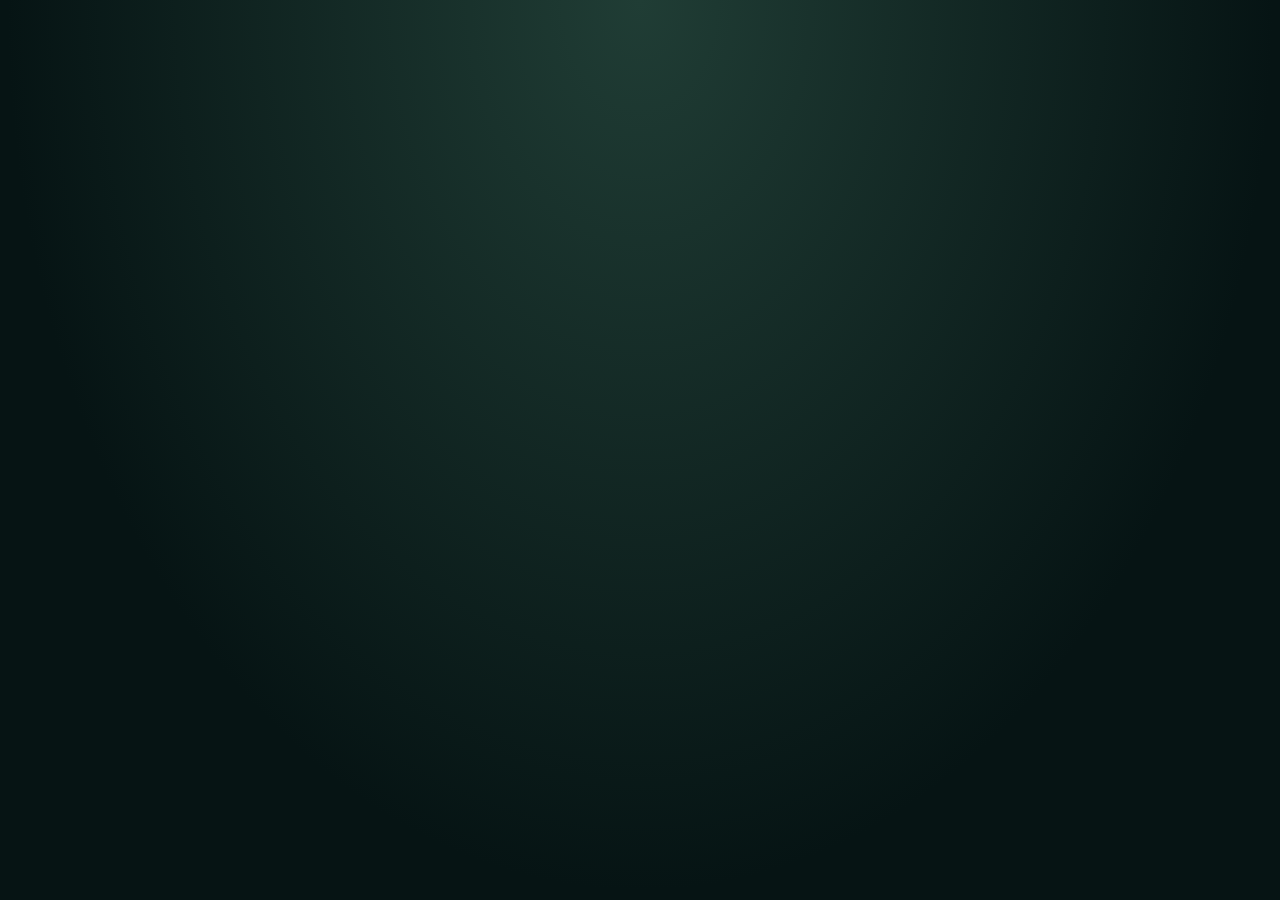
==== demo/index.html @ 778fa70f "feat: build mobile demo interface" ====
<!doctype html>
<html lang="zh-CN"><head><meta charset="UTF-8"><meta name="viewport" content="width=device-width,initial-scale=1,viewport-fit=cover"><meta name="theme-color" content="#071c1c"><title>夜雨竹林 · 七派江湖</title><link rel="stylesheet" href="style.css"></head><body><main id="app"></main><script type="module" src="main.mjs"></script></body></html>
---- demo/style.css ----
:root{color-scheme:dark;--ink:#071817;--panel:#0c2524;--jade:#92d0b5;--gold:#d6b779;--paper:#e9e2cf;--muted:#93aaa0;--line:#345046}*{box-sizing:border-box}body{margin:0;background:#061414;color:var(--paper);font-family:"Songti SC","Noto Serif CJK SC","STSong",serif;background-image:radial-gradient(ellipse at 50% 0,#203d35 0,transparent 70%);min-height:100vh}button,a{-webkit-tap-highlight-color:transparent}button{font:inherit;cursor:pointer;color:inherit;border:1px solid var(--line);background:#102c29;min-height:44px;transition:border-color .15s,background .15s,transform .15s}button:hover:not(:disabled){border-color:var(--gold);background:#183b34}button:focus-visible,a:focus-visible{outline:2px solid #f0d397;outline-offset:4px}button:active:not(:disabled){transform:translateY(1px)}button:disabled{cursor:default;opacity:.4}button svg{width:20px;height:20px;fill:none;stroke:currentColor;stroke-width:1.6}.game{max-width:1100px;margin:auto;padding:0 30px}.topbar{height:78px;display:flex;align-items:center;justify-content:space-between;gap:16px;border-bottom:1px solid #395248}.brand{text-decoration:none;color:var(--paper);font-size:24px;letter-spacing:4px;white-space:nowrap}.brand span{color:var(--gold)}.chapter{display:flex;align-items:center;gap:18px;font-size:13px;letter-spacing:2px;color:var(--gold)}.chapter small{color:var(--muted);font-size:12px;letter-spacing:0}.topbar nav{display:flex;gap:7px;align-items:center}.icon-button{width:44px;display:grid;place-items:center;background:transparent;border-color:#355046}.icon-button.off{opacity:.55}.exit-button{padding:0 14px;font-size:12px;background:transparent}.journey{height:25px;display:flex;align-items:center;justify-content:center;gap:7px}.journey i{width:29px;height:2px;background:#30463e}.journey i.active{background:var(--gold);box-shadow:0 0 9px #d6b77966}.journey i.done{background:#88ac95}.theatre{position:relative;border:1px solid #395247;background:#0b2423;isolation:isolate;overflow:hidden;aspect-ratio:1000/440}.theatre canvas{display:block;width:100%;height:100%;object-fit:cover}.scene-vignette{pointer-events:none;position:absolute;inset:0;background:linear-gradient(0deg,#06181799,transparent 55%),linear-gradient(90deg,#03151366,transparent 55%);z-index:1}.scene-caption{position:absolute;inset:20px 22px auto;display:flex;justify-content:space-between;color:#d6dcc8;font-size:11px;letter-spacing:3px;z-index:2;pointer-events:none}.scene-caption span:last-child{font-size:10px;color:#a3b1a3}.overlay{position:absolute;inset:0;z-index:3}.intro-overlay{background:linear-gradient(90deg,#041917bb,#051a1644);padding:49px 38px 25px;display:flex;flex-direction:column;align-items:center;justify-content:center}.eyebrow{font-size:10px;letter-spacing:4px;color:var(--gold)}h1{font-size:54px;font-weight:500;letter-spacing:12px;margin:13px 0 6px;text-shadow:0 3px 22px #001d17}.intro-copy{text-align:center}.subtitle{display:flex;align-items:center;justify-content:center;gap:15px;letter-spacing:10px;font-size:17px;color:var(--gold)}.subtitle i{width:40px;height:1px;background:#bba16a66}.intro-copy p{font-size:11px;line-height:1.9;color:#c2d0c1;margin:12px 0}.lineage-label{font-size:10px;color:#b9c4b4;letter-spacing:4px;margin:4px 0 12px}.lineages{display:grid;grid-template-columns:repeat(3,1fr);gap:12px;width:min(100%,780px)}.lineage{position:relative;text-align:left;padding:17px 17px 12px;display:grid;grid-template-columns:36px 1fr;gap:5px 10px;background:linear-gradient(140deg,#163c36f2,#0c2421ed);border:1px solid #5c7a63}.lineage:before{content:'';position:absolute;inset:4px;pointer-events:none;border:1px solid #79937620}.seal{border:1px solid currentColor;color:var(--jade);width:32px;height:36px;display:grid;place-items:center;font-size:22px;grid-row:span 2}.lineage-name{font-size:10px;letter-spacing:4px;color:var(--jade)}.lineage strong{font-size:21px;font-weight:500;letter-spacing:3px}.lineage-desc{grid-column:span 2;font-size:11px;line-height:1.8;color:#becbbd;margin-top:5px}.lineage-end{grid-column:span 2;border-top:1px solid #6a81633d;padding-top:8px;margin-top:3px;font-size:9px;color:#9bab96;display:flex;justify-content:space-between;gap:5px}.lineage-end b{font-size:9px;font-weight:400;color:var(--gold)}.violet .seal,.violet .lineage-name{color:#cfb5dd}.gold .seal,.gold .lineage-name{color:var(--gold)}.resume{margin-top:12px;min-height:36px;font-size:11px;letter-spacing:2px;background:transparent;border:0;color:var(--gold)}.battle-label{position:absolute;left:22px;top:47px;display:flex;gap:12px;align-items:center}.battle-label span{font-size:9px;letter-spacing:3px;color:#a4b8a5}.battle-label b{font-weight:400;font-size:12px;color:var(--gold)}.enemy-row{display:flex;gap:10px;margin:12px 0}.enemy-card{flex:1;min-width:0;padding:10px 13px;text-align:left;background:#0c2523;position:relative}.enemy-card.selected{border-color:#cbb579;background:linear-gradient(130deg,#233d30,#102a26)}.enemy-top{display:flex;align-items:center;justify-content:space-between;gap:8px}.enemy-top strong{font-size:15px;font-weight:500}.enemy-top>span{font-size:9px;color:var(--gold)}.health-track{height:3px;background:#34463a;display:block;margin:8px 0 5px}.health-track i{display:block;height:100%;background:#b08d6c}.enemy-vitals{font-size:10px;color:#afbeae;display:block}.intent{display:block;margin-top:6px;font-size:11px;color:#e1bba2}.player-strip{display:flex;position:relative;align-items:center;justify-content:space-between;margin:16px 0 10px;padding-bottom:11px}.hero-title{display:flex;gap:10px;align-items:center}.small-seal{border:1px solid #9caf8c;color:#c2cdb1;padding:5px 7px;font-size:20px}.hero-title strong{display:block;font-size:16px;font-weight:500;letter-spacing:3px}.hero-title div>span{font-size:10px;color:var(--muted)}.hero-vitals{text-align:right}.hero-vitals strong{font-family:Georgia,serif;font-size:25px;color:#dbe2c4}.hero-vitals small{font-size:13px;color:#95a88c}.hero-vitals>span{display:block;font-size:9px;color:#a6b69c;letter-spacing:1px}.hero-health{position:absolute;bottom:0;left:0;right:0;height:3px;background:#263c31}.hero-health i{display:block;background:linear-gradient(90deg,#527860,#b1c28d);height:100%}.dice-panel{padding:13px 18px 16px;background:linear-gradient(120deg,#15312a,#0c2522);border:1px solid #3e5545}.dice-heading{display:flex;justify-content:space-between;gap:10px;align-items:center;margin-bottom:12px}.dice-heading strong{font-size:13px;letter-spacing:3px;font-weight:500;color:#cfdbbe}.dice-heading>span{font-size:10px;color:#a1b19c}.dice-row{display:grid;grid-template-columns:repeat(5,1fr);gap:12px;max-width:650px;margin:auto}.die{border:1px solid #55705b;padding:6px 4px 8px;display:flex;flex-direction:column;align-items:center;gap:5px;background:#112c25;min-width:0;position:relative}.die.held{border-color:var(--gold);box-shadow:inset 0 0 20px #e8c37712}.die:disabled{opacity:.75}.die-index{font-size:9px;color:#aab89c;letter-spacing:1px}.held .die-index{color:#e2c68c}.die-face{display:grid;grid-template-columns:repeat(3,1fr);grid-template-rows:repeat(3,1fr);width:54px;height:54px;gap:4px;padding:10px;border-radius:7px;background:linear-gradient(140deg,#efead9,#c2c6ae);box-shadow:inset 0 1px 2px #fff9,0 3px 0 #6b7a63,0 5px 8px #0004;border:1px solid #f4eed5}.die-face.trigger{box-shadow:inset 0 1px 2px #fff9,0 3px 0 #738c63,0 0 17px #b5d98b44}.pip{background:#25473a;border-radius:50%;opacity:0}.pip.visible{opacity:1}.unrolled{grid-column:span 3;grid-row:span 3;align-self:center;font-family:Georgia,serif;color:#61755d;font-size:30px}.die-skill{font-size:11px;color:#d0d7bb;white-space:nowrap;margin-top:3px}.die-condition{font-size:9px;color:#9eae95;white-space:nowrap}.action-row{display:flex;align-items:center;gap:10px;margin-top:16px;border-top:1px solid #566a453d;padding-top:13px}.preview{margin-right:auto;display:flex;flex-direction:column;gap:3px}.preview>span{font-size:10px;color:var(--gold);letter-spacing:2px}.preview strong{font-size:14px;font-weight:400}.preview strong b{font-family:Georgia,serif;font-size:22px;color:var(--gold)}.preview small{font-size:9px;color:#98ab94}.primary{padding:0 26px;min-height:48px;color:#163027;font-size:17px;font-weight:600;letter-spacing:4px;background:linear-gradient(120deg,#deca92,#adbd91);border-color:#e0d19f;box-shadow:inset 0 0 0 3px #17302633}.primary:hover:not(:disabled){color:#efead4;background:#3d6249}.primary span{margin-left:13px;font-weight:400}.secondary{padding:0 18px;color:#c7d2b6;letter-spacing:2px;background:transparent}.secondary small{display:block;font-size:9px;color:#9aab8f;letter-spacing:0}.interlude{position:absolute;inset:0;display:flex;flex-direction:column;align-items:center;justify-content:center;text-align:center;background:linear-gradient(0deg,#031815b0,#061d1744);padding:30px}.interlude h1{font-size:42px;letter-spacing:8px}.interlude p{font-size:12px;color:#c6d0be;line-height:1.8;max-width:440px}.decision-panel{border:1px solid #405847;background:linear-gradient(130deg,#143027,#0b221e);padding:20px;margin-top:12px}.decision-top{display:flex;justify-content:space-between;color:#b9c7a5;font-size:11px;letter-spacing:2px;padding-bottom:14px;border-bottom:1px solid #405847;margin-bottom:17px}.reward-grid{display:grid;grid-template-columns:repeat(3,1fr);gap:14px}.reward-card{display:flex;flex-direction:column;text-align:left;padding:18px;background:#132e25;position:relative}.card-number{font-size:10px;color:var(--gold);letter-spacing:2px}.reward-card>strong{font-size:23px;font-weight:500;letter-spacing:3px;margin-top:12px}.reward-card p{font-size:12px;line-height:1.8;color:#b5c3aa;min-height:44px}.upgrade-comparison{display:flex;flex-direction:column;gap:8px;font-size:11px;color:#99ab90;border-top:1px solid #3d5541;padding-top:10px;margin-top:auto;line-height:1.7}.upgrade-comparison b{font-size:15px;color:var(--gold);font-weight:400}.upgrade-comparison em{font-style:normal;color:#d9dfbf}.choose-label{font-size:11px;letter-spacing:3px;color:var(--gold);margin-top:18px}.event-choices{display:grid;grid-template-columns:1fr 1fr;gap:18px;max-width:650px;margin:0 auto}.event-card{padding:20px;display:flex;flex-direction:column;align-items:center;gap:13px}.event-card strong{font-size:21px;letter-spacing:3px;font-weight:500}.event-card>span:last-child{font-size:12px;color:var(--muted)}.camp-copy{text-align:center;padding:10px}.camp-copy>span{color:var(--gold);font-size:14px;letter-spacing:4px}.camp-copy p{font-size:12px;color:var(--muted);margin:15px 0 25px}.result-stats{display:flex;justify-content:center;gap:70px;padding:15px}.result-stats div{display:flex;flex-direction:column;text-align:center;gap:8px}.result-stats strong{font-size:35px;font-family:Georgia,serif;font-weight:400;color:var(--gold)}.result-stats span{font-size:11px;color:#afbea1}.result-build{text-align:center;margin:20px 0;font-size:14px;color:#cfdbb9;letter-spacing:2px}.result-build p{font-size:10px;color:var(--muted);line-height:1.8}.result-actions{display:flex;justify-content:center;gap:12px}.message{font-size:11px;color:#dec799;text-align:center;line-height:1.6;min-height:27px;padding:7px 10px}.footer{display:flex;justify-content:space-between;color:#708a77;font-size:9px;letter-spacing:3px;padding:10px 0 20px}.reduced-motion *{transition:none!important;animation:none!important}
@media(min-width:1000px){.theatre:has(.intro-overlay){aspect-ratio:1000/590}.intro-overlay{gap:6px}.intro-copy h1{font-size:72px}.intro-copy p{font-size:13px;margin:18px 0}.lineages{margin-top:8px}.lineage{padding:22px 20px 16px}.lineage-desc{font-size:12px}.lineage-end{margin-top:10px}.theatre:not(:has(.intro-overlay)){aspect-ratio:1000/385}}
@media(max-width:650px){.game{padding:0 14px}.topbar{height:63px;gap:6px}.brand{font-size:19px;letter-spacing:2px}.chapter{font-size:10px;letter-spacing:1px;flex-direction:column;gap:3px}.chapter small{font-size:9px}.topbar nav{gap:3px}.icon-button{width:38px;min-height:44px;border:0}.exit-button{padding:0 5px;font-size:10px;border:0}.journey{height:20px;gap:5px}.journey i{width:23px}.theatre{aspect-ratio:1000/680}.scene-caption{inset:14px 12px auto;letter-spacing:2px;font-size:10px}.scene-caption span:last-child{font-size:8px;letter-spacing:1px}.theatre:has(.intro-overlay){aspect-ratio:auto;height:720px}.theatre:has(.intro-overlay) canvas{position:absolute;inset:0;object-fit:cover}.intro-overlay{padding:53px 17px 20px;justify-content:flex-start;background:linear-gradient(180deg,#04191755,#041917dd)}h1{font-size:45px;letter-spacing:8px}.eyebrow{font-size:9px;letter-spacing:3px}.intro-copy p{font-size:11px;margin:14px 0 22px}.subtitle{font-size:14px;letter-spacing:8px}.lineages{display:flex;flex-direction:column;gap:9px}.lineage{padding:12px 14px;grid-template-columns:33px 1fr;gap:3px 11px}.lineage strong{font-size:20px}.lineage-desc{font-size:10px;grid-column:2;margin-top:3px}.lineage-end{font-size:8px;padding-top:6px;margin-top:4px}.lineage-end b{font-size:8px}.seal{height:38px;grid-row:span 3}.lineage-label{margin-bottom:13px}.resume{margin-top:9px}.battle-label{left:13px;top:38px;gap:9px}.battle-label span{font-size:8px}.battle-label b{font-size:10px}.enemy-row{gap:6px;margin:8px 0}.enemy-card{padding:8px;min-height:86px}.enemy-top{gap:3px;flex-wrap:wrap}.enemy-top strong{font-size:12px}.enemy-top>span{font-size:8px}.enemy-vitals{font-size:9px}.intent{font-size:9px;line-height:1.5;margin-top:5px}.hero-title strong{font-size:14px}.hero-title div>span{font-size:9px}.small-seal{font-size:17px;padding:4px 6px}.player-strip{margin:12px 0 9px}.hero-vitals strong{font-size:23px}.dice-panel{padding:12px 8px}.dice-heading{gap:4px}.dice-heading strong{font-size:12px;letter-spacing:2px}.dice-heading>span{font-size:9px}.dice-row{gap:5px}.die{padding:5px 2px 7px;gap:5px}.die-face{width:43px;height:43px;padding:8px;gap:3px;border-radius:5px}.die-index{font-size:8px}.die-skill{font-size:9px}.die-condition{font-size:8px;letter-spacing:-.5px}.action-row{gap:7px;margin-top:12px;padding-top:11px;flex-wrap:wrap}.preview{flex:1;min-width:130px}.preview strong{font-size:12px}.preview small{font-size:8px}.primary{padding:0 17px;font-size:15px;letter-spacing:3px}.primary span{margin-left:7px}.secondary{padding:0 12px;font-size:12px;letter-spacing:1px}.action-row .primary{flex:1}.action-row .secondary{min-width:74px}.action-row .preview{flex-basis:100%;display:grid;grid-template-columns:1fr auto;align-items:center;gap:3px}.preview small{grid-column:span 2}.interlude{padding:35px 20px 20px}.interlude h1{font-size:30px;letter-spacing:5px;margin-top:12px}.interlude p{font-size:11px}.decision-panel{padding:13px 10px}.decision-top{font-size:9px;letter-spacing:1px;gap:8px}.reward-grid{grid-template-columns:1fr;gap:10px}.reward-card{padding:14px;display:grid;grid-template-columns:1fr auto;gap:0 10px}.card-number{font-size:9px}.reward-card>strong{font-size:19px;grid-column:1;margin-top:7px}.reward-card p{font-size:11px;margin:7px 0;min-height:0;grid-column:span 2}.upgrade-comparison{font-size:10px;grid-column:span 2;display:grid;grid-template-columns:1fr auto 1fr;gap:8px}.choose-label{grid-column:2;grid-row:1/span 2;margin-top:0;align-self:center;font-size:10px;letter-spacing:1px}.event-choices{gap:10px}.event-card{padding:15px 8px}.event-card strong{font-size:17px;letter-spacing:1px}.event-card>span:last-child{font-size:10px;line-height:1.7}.result-stats{gap:30px;padding:10px}.result-stats strong{font-size:30px}.result-stats span{font-size:9px}.result-build{font-size:12px}.result-actions .primary{font-size:14px}.footer{font-size:8px;letter-spacing:1px;padding-bottom:calc(15px + env(safe-area-inset-bottom))}}
@media(prefers-reduced-motion:reduce){*{animation:none!important;transition:none!important}}
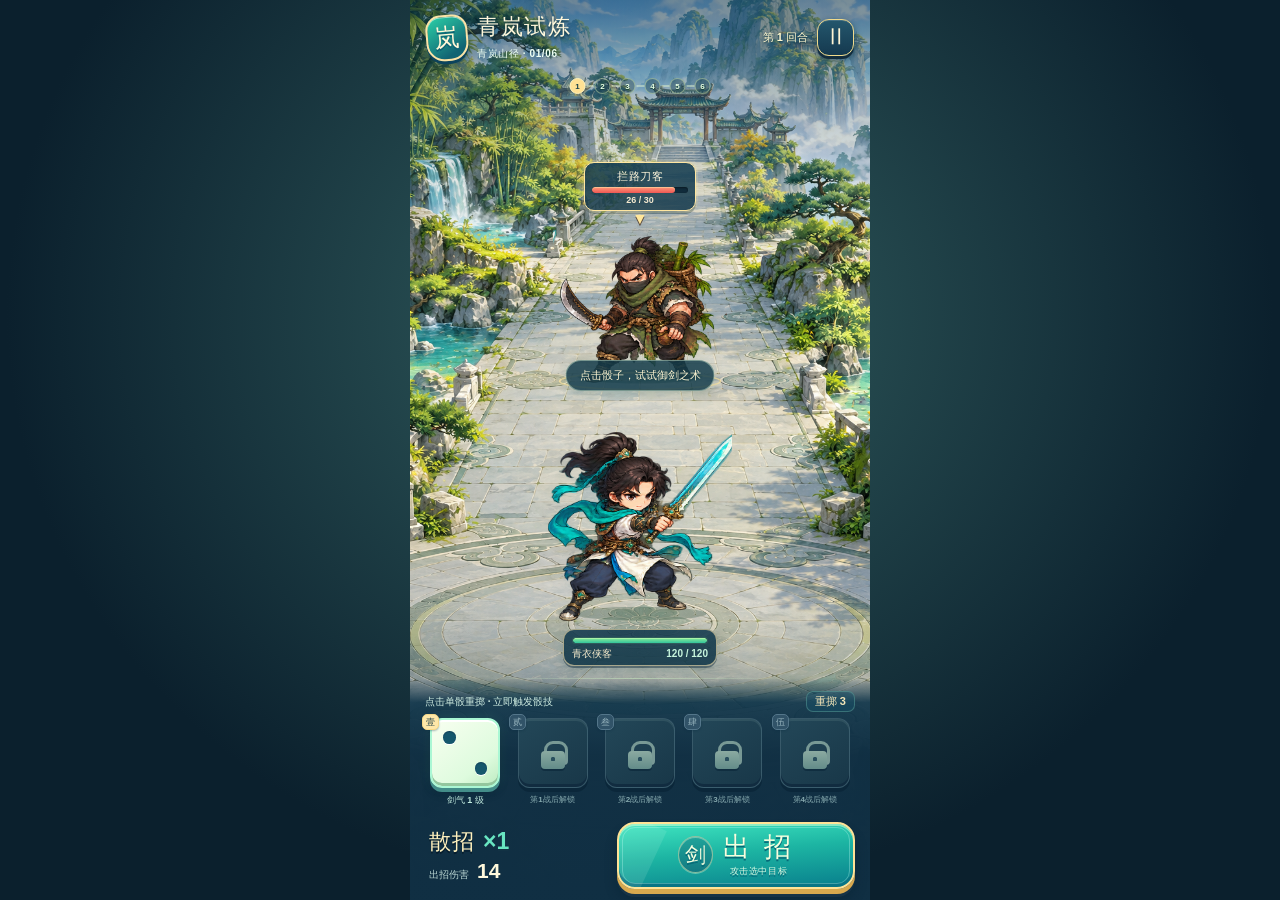
==== commit 3cfceeb7: "feat: rebuild the opening chapter as portrait dice adventure" ====
--- a/demo/index.html
+++ b/demo/index.html
@@ -1,2 +1,2 @@
 <!doctype html>
-<html lang="zh-CN"><head><meta charset="UTF-8"><meta name="viewport" content="width=device-width,initial-scale=1,viewport-fit=cover"><meta name="theme-color" content="#071c1c"><title>夜雨竹林 · 七派江湖</title><link rel="stylesheet" href="style.css"></head><body><main id="app"></main><script type="module" src="main.mjs"></script></body></html>
+<html lang="zh-CN"><head><meta charset="UTF-8"><meta name="viewport" content="width=device-width,initial-scale=1,viewport-fit=cover"><meta name="theme-color" content="#153f48"><meta name="description" content="七派江湖·青岚试炼：掷骰、御剑、选择成长，闯过山门。"><title>青岚试炼 · 七派江湖</title><link rel="preload" href="renewal/assets/forest-path.png" as="image"><link rel="preload" href="renewal/assets/characters.png" as="image"><link rel="stylesheet" href="renewal/style.css"></head><body><main id="app" aria-label="七派江湖青岚试炼"></main><noscript>请开启浏览器JavaScript后开始冒险。</noscript><script type="module" src="renewal/main.mjs"></script></body></html>
--- a/demo/renewal/style.css
+++ b/demo/renewal/style.css
@@ -0,0 +1,196 @@
+:root {
+  color-scheme: dark;
+  --renewal-navy: #102c3b;
+  --renewal-ink: #143849;
+  --renewal-teal: #24d5b1;
+  --renewal-gold: #f7d16f;
+  --renewal-cream: #fff7db;
+  --renewal-safe-bottom: env(safe-area-inset-bottom, 0px);
+  font-family: -apple-system, BlinkMacSystemFont, "PingFang SC", "Hiragino Sans GB", "Microsoft YaHei", sans-serif;
+  font-synthesis: none;
+  -webkit-font-smoothing: antialiased;
+}
+* { box-sizing: border-box; }
+html, body { width: 100%; height: 100%; margin: 0; overflow: hidden; }
+body { display: grid; place-items: center; background: radial-gradient(ellipse at 50% 35%, #315d5e, #0b202d 70%); }
+button { font: inherit; -webkit-tap-highlight-color: transparent; touch-action: manipulation; }
+button:focus-visible { outline: 3px solid #fff6ac; outline-offset: 3px; }
+button { user-select: none; cursor: pointer; }
+button:disabled { cursor: default; }
+[hidden] { display: none !important; }
+.renewal-root { width: min(100%, 460px); height: 100svh; max-height: 100svh; overflow: hidden; color: var(--renewal-cream); }
+.renewal-game { --controls-height: 222px; position: relative; width: 100%; height: 100%; isolation: isolate; overflow: hidden; background: #b9dcc7; box-shadow: 0 0 90px #00132080; }
+.renewal-canvas { position: absolute; inset: 0; width: 100%; height: 100%; display: block; z-index: 0; }
+.renewal-world-shade { position: absolute; inset: 0; pointer-events: none; z-index: 1; background: linear-gradient(180deg, #082f438c 0, #0c3e4a20 19%, transparent 30%, transparent 67%, #0b2c3c38 75%, #0b293c 100%); }
+.renewal-header { position: absolute; inset: max(14px, env(safe-area-inset-top)) 16px auto; z-index: 3; display: flex; align-items: center; justify-content: space-between; gap: 10px; filter: drop-shadow(0 2px 3px #123d4f66); }
+.renewal-chapter { display: flex; align-items: center; gap: 9px; }
+.renewal-chapter-seal { display: grid; place-items: center; width: 42px; height: 46px; padding-bottom: 2px; border: 2px solid #fae3a7; border-radius: 15px 15px 18px 18px; color: #fff7d6; font-size: 25px; font-weight: 950; text-shadow: 0 2px #0d6274; background: linear-gradient(150deg, #2bd0a7, #126473 80%); box-shadow: inset 0 1px 0 #f2fff299, 0 3px 0 #0c435d, 0 4px 8px #062e3540; transform: rotate(-5deg); }
+.renewal-chapter-text h1 { font-size: 22px; line-height: 1.15; margin: 0 0 4px; font-weight: 900; letter-spacing: 1.5px; text-shadow: 0 2px 2px #143d47; }
+.renewal-stage-name { color: #eefff3; font-size: 10px; font-weight: 700; letter-spacing: .6px; }
+.renewal-header-end { display: flex; align-items: center; gap: 9px; }
+.renewal-round { font-size: 11px; font-weight: 800; color: #fff8cf; text-shadow: 0 1px 2px #143d47; }
+.renewal-icon-button { width: 37px; height: 37px; padding: 0 0 2px; color: #fff5d4; font-size: 22px; line-height: 1; font-weight: 900; background: linear-gradient(#24576d, #15394f); border: 1.5px solid #f1da8b; border-radius: 12px; box-shadow: inset 0 1px #ffffff26, 0 3px 0 #122c3d, 0 3px 7px #0d384b55; }
+.renewal-icon-button:active { transform: translateY(2px); box-shadow: inset 0 1px #ffffff26, 0 1px 0 #122c3d; }
+.renewal-progress { position: absolute; z-index: 2; top: 78px; left: 50%; transform: translateX(-50%); display: flex; align-items: center; gap: 9px; }
+.renewal-progress-step { display: grid; place-items: center; position: relative; width: 16px; height: 16px; color: #e9ffe3; font-size: 8px; font-weight: 800; background: #173e4a66; border: 1px solid #d8edb075; border-radius: 50%; text-shadow: 0 1px #18433c; }
+.renewal-progress-step:not(:last-child)::after { content: ''; position: absolute; left: 16px; top: 6px; width: 8px; height: 2px; background: #e8f6cf75; }
+.renewal-progress-step.is-complete { background: #31b998; border-color: #e0ffc6; }
+.renewal-progress-step.is-current { color: #153f48; background: #ffe194; border-color: #fff3bc; box-shadow: 0 0 0 3px #fff4a525; text-shadow: none; }
+.renewal-targets { position: absolute; inset: 18% 0 auto; z-index: 3; pointer-events: none; }
+.renewal-enemy-target { position: absolute; transform: translateX(-50%); width: 112px; min-height: 49px; padding: 6px 7px 4px; color: #fff7db; border: 1px solid #b9d8b57a; border-radius: 10px; background: linear-gradient(#133c50dd, #173b4ddb); box-shadow: 0 3px 0 #17374866, 0 4px 10px #113b4629; pointer-events: auto; }
+.renewal-enemy-target.is-selected { border-color: #ffe6a1; box-shadow: 0 0 0 2px #ffe69b2e, 0 3px 0 #17374866; }
+.renewal-enemy-target:disabled { opacity: .94; }
+.renewal-enemy-name { display: block; font-size: 11px; font-weight: 800; line-height: 1.1; letter-spacing: .5px; }
+.renewal-target-pointer { position: absolute; bottom: -17px; left: calc(50% - 8px); color: #ffe69a; font-size: 16px; line-height: 1; text-shadow: 0 2px 0 #5a493b; }
+.renewal-health-track { position: relative; display: block; width: 100%; height: 6px; overflow: hidden; border-radius: 10px; background: #061f2fbb; box-shadow: inset 0 1px 2px #0006; }
+.renewal-health-fill { display: block; width: 100%; height: 100%; border-radius: inherit; background: linear-gradient(#ff9b79, #ef5754); box-shadow: inset 0 1px #ffe2a588; transition: width .22s ease-out; }
+.renewal-enemy-health { padding: 5px 0 3px; }
+.renewal-enemy-numbers { display: block; font-size: 9px; line-height: 1; font-weight: 750; color: #f4e9cf; font-variant-numeric: tabular-nums; }
+.renewal-hero-health { position: absolute; z-index: 3; left: 50%; bottom: calc(var(--controls-height) + var(--renewal-safe-bottom) + 12px); transform: translateX(-50%); width: 154px; padding: 7px 8px 6px; border: 1px solid #f8e3ad9c; border-radius: 11px; background: linear-gradient(#173d50e6, #133849e6); box-shadow: 0 2px 0 #132d3e75, 0 4px 12px #0f4b4a33; }
+.renewal-hero-health .renewal-health-track { height: 7px; border: 1px solid #8aebbd44; }
+.renewal-hero-health .renewal-health-fill { background: linear-gradient(#8bec98, #33c49c); box-shadow: inset 0 1px #d4ffb877; }
+.renewal-hero-label { display: flex; justify-content: space-between; align-items: baseline; margin-top: 5px; gap: 3px; line-height: 1; }
+.renewal-hero-label strong { font-size: 10px; font-weight: 800; color: #f8edce; }
+.renewal-hp-numbers { font-size: 10px; font-weight: 800; color: #c7f5dd; font-variant-numeric: tabular-nums; }
+.renewal-shield { position: absolute; top: -15px; right: -7px; padding: 3px 6px; color: #fff0ad; background: #1e5a73; border: 1px solid #efd38e; border-radius: 7px; font-size: 10px; font-weight: 800; }
+.renewal-message { position: absolute; z-index: 4; left: 50%; top: 40%; max-width: 90%; width: max-content; margin: 0; padding: 7px 13px; transform: translateX(-50%); color: #fff5d3; text-shadow: 0 1px 2px #153f45; background: #123b4ad6; border: 1px solid #d5eed172; border-radius: 20px; box-shadow: 0 3px 10px #19493833; font-size: 11px; font-weight: 800; text-align: center; pointer-events: none; }
+.renewal-controls { position: absolute; z-index: 4; inset: auto 0 0; height: calc(var(--controls-height) + var(--renewal-safe-bottom)); padding: 13px 15px calc(13px + var(--renewal-safe-bottom)); background: linear-gradient(180deg, #163f4f00, #12374ceb 11%, #102f43fa 35%); }
+.renewal-controls::before { content: ''; position: absolute; top: 0; left: 17%; width: 66%; height: 1px; background: linear-gradient(90deg, transparent, #c5e6bd99, transparent); }
+.renewal-dice-heading { display: flex; justify-content: space-between; align-items: center; min-height: 20px; gap: 3px; margin-bottom: 6px; }
+.renewal-dice-hint { font-size: 10px; font-weight: 700; color: #d1eee2; white-space: nowrap; }
+.renewal-rerolls { padding: 4px 8px; border: 1px solid #79c8b257; border-radius: 7px; background: #19536977; color: #f6e7b9; font-size: 11px; line-height: 1; font-weight: 800; white-space: nowrap; }
+.renewal-rerolls.is-empty { color: #a9bdba; background: #183b4c; }
+.renewal-dice-tray { display: grid; grid-template-columns: repeat(5,minmax(0,1fr)); gap: 7px; }
+.renewal-die { position: relative; display: flex; flex-direction: column; align-items: center; gap: 6px; padding: 0; border: 0; border-radius: 10px; color: #f0e7c7; background: transparent; }
+.renewal-die-number { position: absolute; top: -4px; left: -3px; z-index: 2; display: grid; place-items: center; min-width: 16px; height: 16px; padding: 1px 3px; border: 1px solid #f4d789; border-radius: 5px; font-size: 9px; font-weight: 900; color: #173b48; background: #fee7a8; box-shadow: 0 1px 2px #08293e55; }
+.renewal-die-face { position: relative; display: grid; grid-template-columns: repeat(3,1fr); grid-template-rows: repeat(3,1fr); width: 100%; max-width: 70px; aspect-ratio: 1; padding: 11px; gap: 3px; border: 2px solid #f4d88e; border-radius: 12px; color: var(--renewal-ink); background: linear-gradient(140deg, #fffef3 5%, #fff4d5 60%, #e9cb8d); box-shadow: inset 0 2px 0 #fff, inset 0 -3px 0 #d6b776, 0 4px 0 #ab8c4b, 0 6px 7px #061e3277; }
+.renewal-pip { display: block; width: 100%; aspect-ratio: 1; border-radius: 50%; background: #23485a; box-shadow: inset 0 1px 1px #071e3b66, 0 1px 0 #fff; opacity: 0; }
+.renewal-pip.is-visible { opacity: 1; }
+.renewal-die.has-sword .renewal-die-face { border-color: #aaf7d4; background: linear-gradient(140deg, #f8fff0, #defbde 70%, #bdebc1); box-shadow: inset 0 2px 0 #fff, inset 0 -3px 0 #93c69e, 0 4px 0 #438d89, 0 6px 7px #061e3277, 0 0 12px #68e8b71f; }
+.renewal-die.has-sword .renewal-pip { background: #14576c; }
+.renewal-die-caption { height: 13px; font-size: 9px; line-height: 1.4; font-weight: 800; color: #c5eee1; white-space: nowrap; }
+.renewal-die:not(:disabled):active .renewal-die-face { transform: translateY(3px); box-shadow: inset 0 2px #fff, inset 0 -2px #b1b57d, 0 1px 0 #438d89; }
+.renewal-die:disabled:not(.is-locked) .renewal-die-face { filter: saturate(.78); }
+.renewal-die.is-locked { cursor: default; }
+.renewal-die.is-locked .renewal-die-number { background: #315368; border-color: #54768a; color: #9ab7c0; }
+.renewal-die-lock { position: relative; display: block; width: 100%; max-width: 70px; aspect-ratio: 1; border: 1px solid #5f819069; border-radius: 12px; background: linear-gradient(145deg,#234758,#183748); box-shadow: inset 0 2px 0 #6d929333, inset 0 -3px 0 #112c40, 0 4px 0 #0b273a; }
+.renewal-die-lock::before { content: ''; position: absolute; left: calc(50% - 9px); top: calc(50% - 12px); width: 18px; height: 18px; border: 3px solid #789995; border-radius: 9px 9px 4px 4px; }
+.renewal-die-lock::after { content: ''; position: absolute; top: calc(50% - 2px); left: calc(50% - 12px); width: 24px; height: 18px; border-radius: 4px; background: radial-gradient(circle at 50% 45%, #294f5e 0 2px, transparent 2.4px), linear-gradient(#8baaa1,#638c89); box-shadow: 0 2px 0 #102e40; }
+.renewal-die.is-locked .renewal-die-caption { font-size: 8px; color: #85a8ad; }
+.renewal-action-row { display: grid; grid-template-columns: minmax(0,.86fr) minmax(0,1.14fr); align-items: center; gap: 12px; margin-top: 15px; }
+.renewal-hand { padding-left: 4px; }
+.renewal-hand-top { display: flex; align-items: baseline; gap: 8px; }
+.renewal-hand-name { color: #fff1bd; font-size: 22px; line-height: 1; font-weight: 900; text-shadow: 0 2px 0 #071d2d; letter-spacing: 1px; }
+.renewal-multiplier { color: #68e5c1; font-size: 23px; font-weight: 900; line-height: 1; text-shadow: 0 2px 0 #123244; font-variant-numeric: tabular-nums; }
+.renewal-damage-line { display: flex; align-items: baseline; gap: 8px; margin-top: 7px; }
+.renewal-damage-line>span { color: #bad6d3; font-size: 10px; font-weight: 700; }
+.renewal-damage { color: #fff9dc; font-size: 21px; font-weight: 900; line-height: 1; font-variant-numeric: tabular-nums; }
+.renewal-attack { position: relative; isolation: isolate; display: flex; align-items: center; justify-content: center; gap: 10px; min-height: 67px; padding: 6px 10px 8px; overflow: hidden; border: 2px solid #ffe397; border-radius: 18px; color: #f6ffde; background: linear-gradient(175deg, #40e6c1 0%, #1db5a3 45%, #087e8c 100%); text-shadow: 0 2px 0 #076a78; box-shadow: inset 0 2px 0 #d6ffd48c, inset 0 -4px 0 #097585, 0 5px 0 #d8a94e, 0 8px 0 #163346, 0 10px 12px #051d2d66; }
+.renewal-attack::before { content: ''; position: absolute; inset: 3px; z-index: -1; border: 1px solid #c9fff54f; border-radius: 13px; }
+.renewal-attack::after { content: ''; position: absolute; z-index: -1; top: -10px; left: -30px; width: 55px; height: 120px; transform: rotate(25deg); background: #e4ffe91c; }
+.renewal-attack-icon { display: grid; place-items: center; width: 35px; height: 37px; border: 1px solid #f6ecb085; border-radius: 50%; background: linear-gradient(#11697966,#11506877); font-size: 21px; font-weight: 900; box-shadow: inset 0 1px 0 #e5ffe75e, 0 1px 0 #eaffd55e; }
+.renewal-attack-copy { display: flex; flex-direction: column; align-items: center; }
+.renewal-attack-copy strong { font-size: 27px; line-height: 1.1; font-weight: 950; letter-spacing: 3px; }
+.renewal-attack-copy small { margin-top: 4px; color: #ddffe5; font-size: 9px; line-height: 1; font-weight: 800; letter-spacing: .6px; }
+.renewal-attack:not(:disabled):active { transform: translateY(4px); box-shadow: inset 0 2px 0 #d6ffd48c, inset 0 -2px 0 #097585, 0 1px 0 #d8a94e, 0 4px 0 #163346; }
+.renewal-attack:disabled { filter: saturate(.4); opacity: .78; }
+.renewal-overlay { position: absolute; inset: 0; z-index: 10; display: flex; align-items: center; justify-content: center; padding: max(14px,env(safe-area-inset-top)) 14px max(14px,var(--renewal-safe-bottom)); background: #102f47a6; backdrop-filter: blur(7px); -webkit-backdrop-filter: blur(7px); }
+.renewal-overlay h2 { margin: 7px 0; color: #fff0c5; font-size: 27px; font-weight: 900; letter-spacing: 2px; text-shadow: 0 2px 0 #0b2335; }
+.renewal-reward-panel, .renewal-settings-panel, .renewal-result-panel { width: 100%; max-height: 100%; padding: 22px 17px 18px; overflow: auto; border: 1.5px solid #f1d58d; border-radius: 24px; background: radial-gradient(ellipse at top, #285f6a, #163e51 40%, #123347); box-shadow: inset 0 1px 0 #fff3c64d, inset 0 0 0 5px #082a3d55, 0 10px 35px #051c4288; scrollbar-width: thin; }
+.renewal-reward-header { text-align: center; margin-bottom: 16px; }
+.renewal-eyebrow { color: #6fe4bf; font-size: 10px; font-weight: 800; line-height: 1; letter-spacing: 4px; }
+.renewal-reward-subtitle { margin: 7px 0 0; color: #cce6da; font-size: 11px; font-weight: 650; }
+.renewal-reward-cards { display: grid; gap: 9px; }
+.renewal-reward-card { position: relative; display: flex; align-items: center; gap: 11px; width: 100%; min-height: 91px; padding: 12px 10px; overflow: hidden; border: 1.5px solid #769c8c; border-radius: 14px; color: var(--renewal-ink); text-align: left; background: linear-gradient(115deg,#fffbe6,#ecedcf); box-shadow: inset 0 2px 0 #fff9, 0 3px 0 #092f42; }
+.renewal-reward-card::before { content: ''; position: absolute; right: -8px; bottom: -13px; width: 100px; height: 100px; border: 10px solid #9cb69217; border-radius: 50%; }
+.renewal-reward-card.is-selected { border-color: #ffe18b; background: linear-gradient(115deg,#fffce8,#e9f5cf); box-shadow: inset 0 0 0 2px #d7ac59, 0 0 0 2px #ffe18b33, 0 3px 0 #092f42; }
+.renewal-reward-glyph { flex: 0 0 43px; display: grid; place-items: center; width: 43px; height: 49px; padding-bottom: 1px; border: 1.5px solid #d3b266; border-radius: 14px 14px 19px 19px; color: #fff7ca; background: linear-gradient(155deg,#3bbfac,#186074); font-size: 25px; font-weight: 900; text-shadow: 0 2px 0 #125566; box-shadow: inset 0 1px #fff8, 0 2px #2d665b66; }
+.renewal-reward-card-face .renewal-reward-glyph { color: #4b3a16; background: linear-gradient(155deg,#ffe6a8,#d1aa59); text-shadow: 0 1px #fff5; }
+.renewal-reward-card-vitality .renewal-reward-glyph { color: #fff5c6; background: linear-gradient(155deg,#d89a6b,#8c5148); text-shadow: 0 2px #75483c; }
+.renewal-reward-card-body { position: relative; min-width: 0; flex: 1; display: flex; flex-direction: column; gap: 5px; }
+.renewal-reward-card-top { display: flex; justify-content: space-between; align-items: baseline; gap: 5px; padding-right: 5px; }
+.renewal-reward-card-top strong { font-size: 16px; font-weight: 900; line-height: 1; letter-spacing: .5px; }
+.renewal-reward-kind { color: #516f69; font-size: 8px; font-weight: 800; white-space: nowrap; }
+.renewal-reward-description { font-size: 10px; line-height: 1.35; font-weight: 650; color: #486962; }
+.renewal-card-preview { color: #1f695e; font-size: 10px; line-height: 1.25; font-weight: 850; }
+.renewal-reward-check { position: absolute; top: 0; right: 0; padding: 0 2px 2px 6px; color: #68491b; background: #f2d180; border-radius: 0 12px 0 12px; font-size: 13px; font-weight: 900; }
+.renewal-reward-target { margin-top: 15px; }
+.renewal-target-title { display: block; margin-bottom: 8px; color: #e9edce; font-size: 11px; font-weight: 800; text-align: center; }
+.renewal-reward-dice { display: grid; grid-template-columns: repeat(5,minmax(0,1fr)); gap: 8px; }
+.renewal-reward-die { display: flex; flex-direction: column; gap: 7px; align-items: center; padding: 3px; color: #c5e5d6; border: 1.5px solid transparent; border-radius: 11px; background: transparent; font-size: 9px; font-weight: 800; }
+.renewal-reward-die .renewal-die-face { padding: 8px; gap: 2px; border-radius: 9px; border-width: 1px; box-shadow: inset 0 1px #fff, inset 0 -2px #d6b776, 0 3px 0 #99874c; }
+.renewal-reward-die.is-selected { color: #fff1ba; background: #68d9a629; border-color: #ffe29a; box-shadow: 0 0 0 2px #ffe29a14; }
+.renewal-reward-die.is-locked { opacity: .32; }
+.renewal-reward-preview { min-height: 27px; margin: 13px 0 10px; color: #f8e4ac; font-size: 11px; font-weight: 750; line-height: 1.5; text-align: center; }
+.renewal-dialog-actions { display: grid; grid-template-columns: .75fr 1.25fr; gap: 8px; }
+.renewal-primary-button, .renewal-secondary-button, .renewal-setting-button { min-height: 44px; padding: 11px 10px; border: 1px solid #dfc887; border-radius: 11px; color: #fff5d7; background: linear-gradient(#367e89,#1c5369); box-shadow: inset 0 1px #fff2, 0 3px 0 #08283d; font-size: 12px; font-weight: 850; }
+.renewal-primary-button { border-color: #ffe295; color: #f8ffe3; background: linear-gradient(#35cda9,#128b93); text-shadow: 0 1px #0c7a83; box-shadow: inset 0 1px #fff7, 0 3px 0 #b98d4e; }
+.renewal-secondary-button { color: #c5ddd5; border-color: #577f83; background: linear-gradient(#275668,#214757); }
+.renewal-primary-button:disabled, .renewal-secondary-button:disabled { opacity: .4; filter: saturate(.3); box-shadow: inset 0 1px #fff1, 0 2px 0 #08283d; }
+.renewal-settings-overlay { z-index: 20; }
+.renewal-settings-panel { display: flex; flex-direction: column; gap: 13px; max-width: 330px; padding: 30px 25px 21px; text-align: center; }
+.renewal-settings-panel h2 { margin: 0 0 7px; }
+.renewal-setting-button { display: block; text-align: left; border-color: #70969288; background: #174252; font-size: 13px; }
+.renewal-settings-panel .renewal-primary-button { margin-top: 8px; }
+.renewal-text-button { align-self: center; min-height: 35px; padding: 8px; border: 0; color: #b6dcd0; background: transparent; font-size: 11px; font-weight: 700; }
+.renewal-result-panel { display: flex; flex-direction: column; align-items: stretch; max-width: 350px; padding: 30px 22px 20px; text-align: center; }
+.renewal-result-seal { align-self: center; display: grid; place-items: center; width: 78px; height: 85px; margin: 0 0 15px; border: 3px double #ffdda2; border-radius: 28px 28px 35px 35px; color: #fff1c5; background: linear-gradient(#2abca2,#176578); font-size: 44px; font-weight: 900; text-shadow: 0 3px #155369; box-shadow: 0 4px #102e42, 0 0 25px #58e2bd33; }
+.renewal-result-panel h2 { font-size: 24px; }
+.renewal-result-text { margin: 8px 0 22px; color: #d8e7d5; font-size: 13px; line-height: 1.7; }
+.renewal-result-stats { margin-bottom: 25px; color: #f4d996; font-size: 11px; font-weight: 800; }
+.renewal-result-panel .renewal-text-button { margin-top: 13px; }
+.renewal-game.is-reduced-motion *, .renewal-game.is-reduced-motion *::before, .renewal-game.is-reduced-motion *::after { animation: none !important; transition: none !important; }
+@media (max-width: 374px) {
+  .renewal-header { left: 12px; right: 12px; }
+  .renewal-controls { padding-left: 12px; padding-right: 12px; }
+  .renewal-dice-tray { gap: 6px; }
+  .renewal-die-face { padding: 10px; gap: 3px; }
+  .renewal-dice-hint { font-size: 9px; }
+  .renewal-dice-heading { gap: 2px; }
+  .renewal-action-row { gap: 8px; }
+  .renewal-attack { gap: 6px; }
+  .renewal-attack-copy strong { font-size: 25px; }
+  .renewal-hand-name { font-size: 20px; }
+  .renewal-multiplier { font-size: 21px; }
+  .renewal-reward-panel { padding-left: 13px; padding-right: 13px; }
+  .renewal-reward-card { gap: 8px; padding: 11px 8px; }
+  .renewal-reward-glyph { width: 37px; height: 46px; flex-basis: 37px; font-size: 23px; }
+  .renewal-reward-kind { font-size: 7px; }
+  .renewal-reward-card-top strong { font-size: 15px; }
+}
+@media (max-height: 700px) {
+  .renewal-game { --controls-height: 206px; }
+  .renewal-header { top: max(10px,env(safe-area-inset-top)); }
+  .renewal-chapter-seal { width: 35px; height: 39px; font-size: 23px; border-radius: 12px 12px 15px 15px; }
+  .renewal-chapter-text h1 { font-size: 20px; }
+  .renewal-progress { top: 65px; }
+  .renewal-targets { top: 14%; }
+  .renewal-enemy-target { min-height: 40px; padding: 4px 7px; }
+  .renewal-enemy-target::after { content: ''; position: absolute; inset: -2px 0; }
+  .renewal-enemy-name { font-size: 10px; }
+  .renewal-enemy-health { padding: 3px 0 2px; }
+  .renewal-enemy-numbers { font-size: 8px; }
+  .renewal-controls { padding-top: 11px; padding-bottom: calc(10px + var(--renewal-safe-bottom)); }
+  .renewal-dice-heading { margin-bottom: 5px; }
+  .renewal-die-face, .renewal-die-lock { max-width: 60px; }
+  .renewal-action-row { margin-top: 13px; }
+  .renewal-attack { min-height: 61px; }
+  .renewal-attack-copy strong { font-size: 25px; }
+  .renewal-overlay { padding-top: 10px; padding-bottom: max(10px,var(--renewal-safe-bottom)); }
+  .renewal-reward-panel { padding-top: 16px; padding-bottom: 15px; border-radius: 20px; }
+  .renewal-reward-header { margin-bottom: 11px; }
+  .renewal-overlay h2 { margin: 5px 0; font-size: 24px; }
+  .renewal-reward-subtitle { margin-top: 5px; font-size: 10px; }
+  .renewal-reward-card { min-height: 76px; padding-top: 9px; padding-bottom: 9px; }
+  .renewal-reward-cards { gap: 7px; }
+  .renewal-reward-card-body { gap: 4px; }
+  .renewal-reward-description, .renewal-card-preview { font-size: 9px; }
+  .renewal-reward-target { margin-top: 10px; }
+  .renewal-target-title { margin-bottom: 6px; }
+  .renewal-reward-die .renewal-die-face { max-width: 46px; }
+  .renewal-reward-preview { min-height: 20px; margin: 10px 0 8px; font-size: 10px; }
+  .renewal-primary-button,.renewal-secondary-button { min-height: 40px; font-size: 11px; padding: 10px 7px; }
+}
+@media (prefers-reduced-motion: reduce) {
+  .renewal-game *, .renewal-game *::before, .renewal-game *::after { animation: none !important; transition: none !important; }
+}
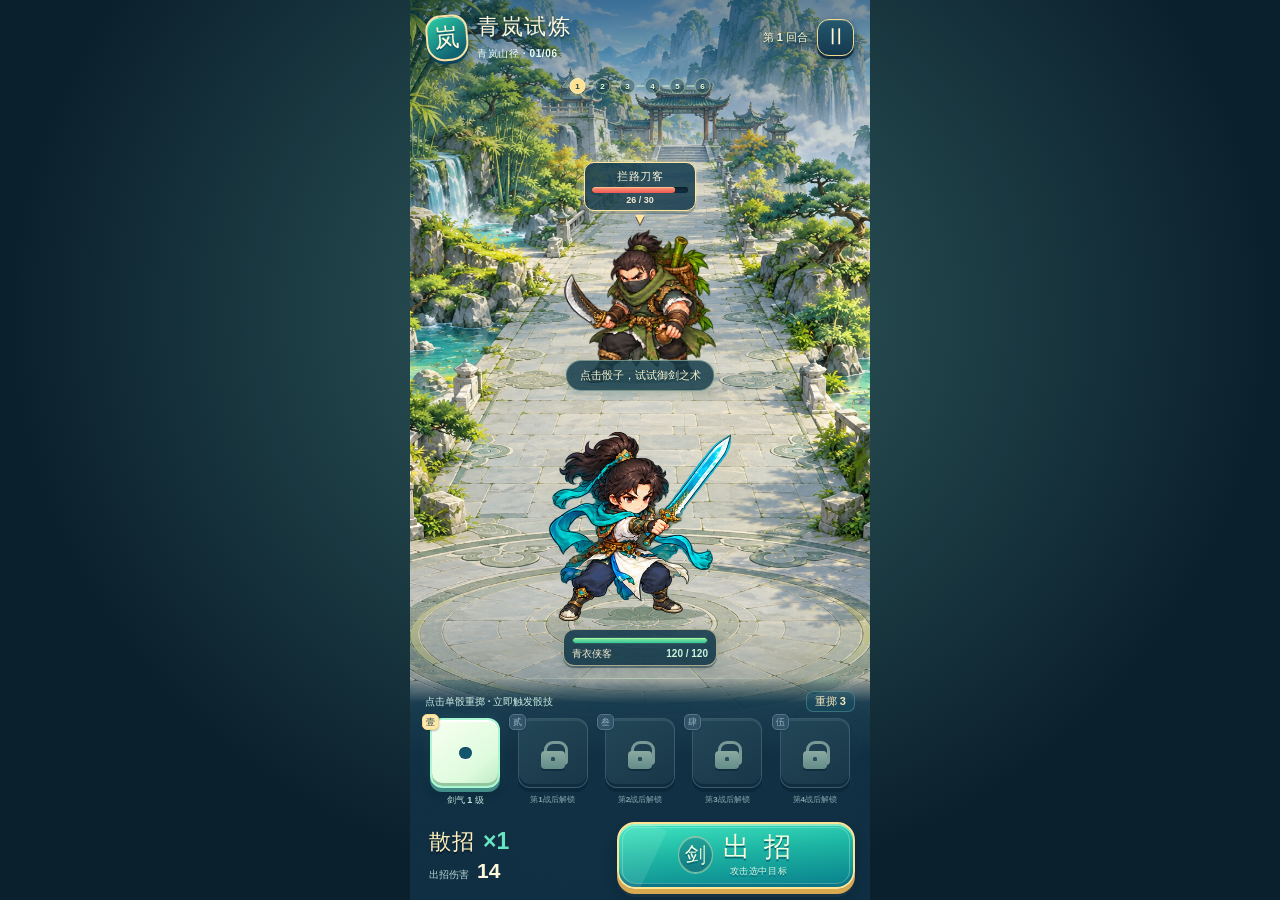
==== commit a997ac51: "Polish character artwork and preserve sprite proportions" ====
--- a/demo/index.html
+++ b/demo/index.html
@@ -1,2 +1,2 @@
 <!doctype html>
-<html lang="zh-CN"><head><meta charset="UTF-8"><meta name="viewport" content="width=device-width,initial-scale=1,viewport-fit=cover"><meta name="theme-color" content="#153f48"><meta name="description" content="七派江湖·青岚试炼：掷骰、御剑、选择成长，闯过山门。"><title>青岚试炼 · 七派江湖</title><link rel="preload" href="renewal/assets/forest-path.png" as="image"><link rel="preload" href="renewal/assets/characters.png" as="image"><link rel="stylesheet" href="renewal/style.css"></head><body><main id="app" aria-label="七派江湖青岚试炼"></main><noscript>请开启浏览器JavaScript后开始冒险。</noscript><script type="module" src="renewal/main.mjs"></script></body></html>
+<html lang="zh-CN"><head><meta charset="UTF-8"><meta name="viewport" content="width=device-width,initial-scale=1,viewport-fit=cover"><meta name="theme-color" content="#153f48"><meta name="description" content="七派江湖·青岚试炼：掷骰、御剑、选择成长，闯过山门。"><title>青岚试炼 · 七派江湖</title><link rel="preload" href="renewal/assets/forest-path.png" as="image"><link rel="preload" href="renewal/assets/characters-polished-v2.png" as="image"><link rel="stylesheet" href="renewal/style.css"></head><body><main id="app" aria-label="七派江湖青岚试炼"></main><noscript>请开启浏览器JavaScript后开始冒险。</noscript><script type="module" src="renewal/main.mjs"></script></body></html>
--- a/demo/renewal/style.css
+++ b/demo/renewal/style.css
@@ -38,6 +38,7 @@
 .renewal-progress-step.is-current { color: #153f48; background: #ffe194; border-color: #fff3bc; box-shadow: 0 0 0 3px #fff4a525; text-shadow: none; }
 .renewal-targets { position: absolute; inset: 18% 0 auto; z-index: 3; pointer-events: none; }
 .renewal-enemy-target { position: absolute; transform: translateX(-50%); width: 112px; min-height: 49px; padding: 6px 7px 4px; color: #fff7db; border: 1px solid #b9d8b57a; border-radius: 10px; background: linear-gradient(#133c50dd, #173b4ddb); box-shadow: 0 3px 0 #17374866, 0 4px 10px #113b4629; pointer-events: auto; }
+.renewal-targets:has(.renewal-enemy-target:nth-child(3)) .renewal-enemy-target { width: calc(25% - 6px); max-width: 106px; }
 .renewal-enemy-target.is-selected { border-color: #ffe6a1; box-shadow: 0 0 0 2px #ffe69b2e, 0 3px 0 #17374866; }
 .renewal-enemy-target:disabled { opacity: .94; }
 .renewal-enemy-name { display: block; font-size: 11px; font-weight: 800; line-height: 1.1; letter-spacing: .5px; }
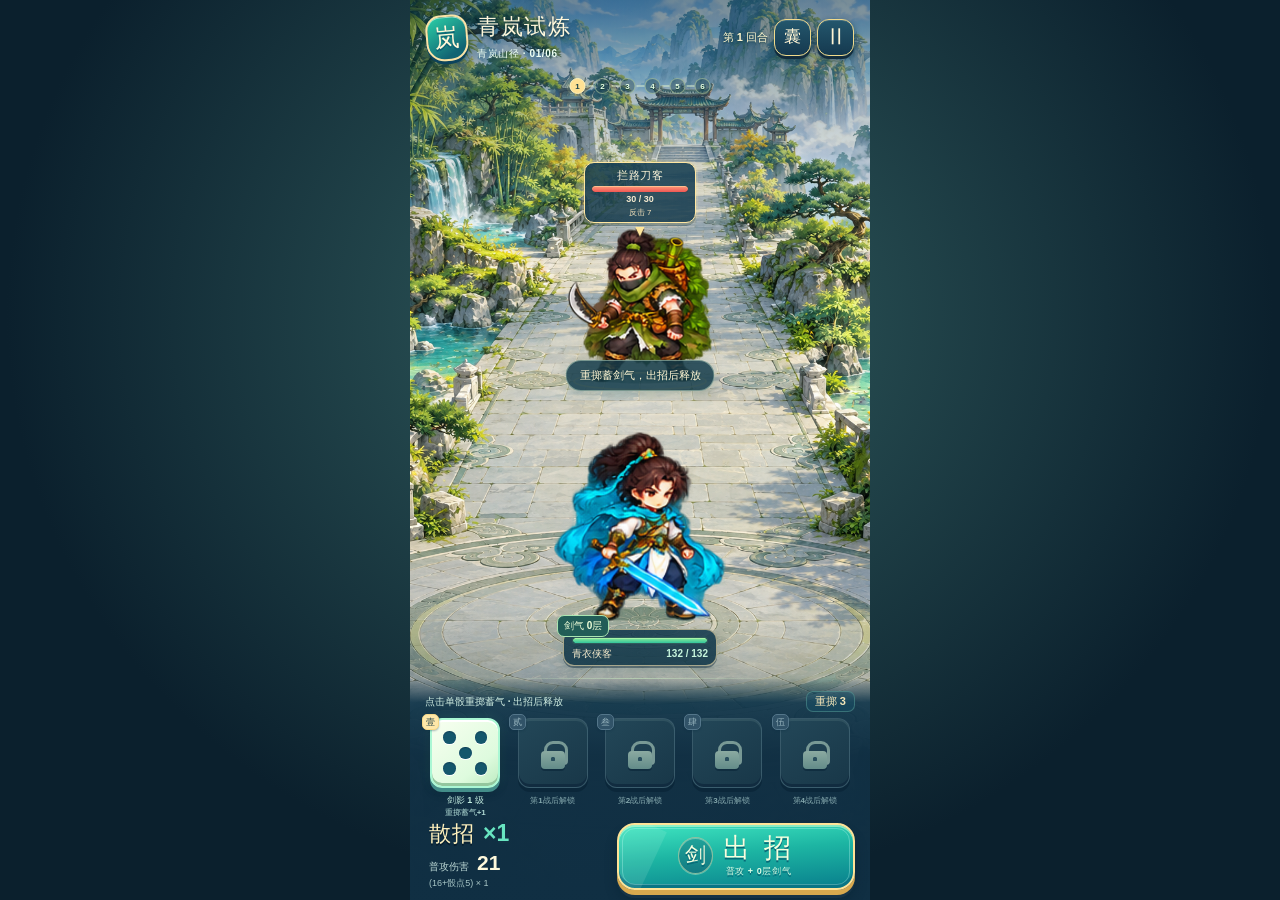
==== commit df947d62: "Add the two-chapter Qipai Jianghu trial" ====
--- a/demo/index.html
+++ b/demo/index.html
@@ -1,2 +1,2 @@
 <!doctype html>
-<html lang="zh-CN"><head><meta charset="UTF-8"><meta name="viewport" content="width=device-width,initial-scale=1,viewport-fit=cover"><meta name="theme-color" content="#153f48"><meta name="description" content="七派江湖·青岚试炼：掷骰、御剑、选择成长，闯过山门。"><title>青岚试炼 · 七派江湖</title><link rel="preload" href="renewal/assets/forest-path.png" as="image"><link rel="preload" href="renewal/assets/characters-polished-v2.png" as="image"><link rel="stylesheet" href="renewal/style.css"></head><body><main id="app" aria-label="七派江湖青岚试炼"></main><noscript>请开启浏览器JavaScript后开始冒险。</noscript><script type="module" src="renewal/main.mjs"></script></body></html>
+<html lang="zh-CN"><head><meta charset="UTF-8"><meta name="viewport" content="width=device-width,initial-scale=1,viewport-fit=cover"><meta name="theme-color" content="#153f48"><meta name="description" content="七派江湖·青岚试炼：重掷蓄剑、出招御敌、装备成长，闯过双章山门。"><title>青岚试炼 · 七派江湖</title><link rel="preload" href="renewal/assets/forest-path.png" as="image"><link rel="preload" href="renewal/assets/characters-polished-v2.png" as="image"><link rel="stylesheet" href="renewal/style.css"><link rel="stylesheet" href="renewal/campaign.css"></head><body><main id="app" aria-label="七派江湖青岚试炼"></main><noscript>请开启浏览器JavaScript后开始冒险。</noscript><script type="module" src="renewal/main.mjs"></script></body></html>
--- a/demo/renewal/style.css
+++ b/demo/renewal/style.css
@@ -67,9 +67,16 @@
 .renewal-die-face { position: relative; display: grid; grid-template-columns: repeat(3,1fr); grid-template-rows: repeat(3,1fr); width: 100%; max-width: 70px; aspect-ratio: 1; padding: 11px; gap: 3px; border: 2px solid #f4d88e; border-radius: 12px; color: var(--renewal-ink); background: linear-gradient(140deg, #fffef3 5%, #fff4d5 60%, #e9cb8d); box-shadow: inset 0 2px 0 #fff, inset 0 -3px 0 #d6b776, 0 4px 0 #ab8c4b, 0 6px 7px #061e3277; }
 .renewal-pip { display: block; width: 100%; aspect-ratio: 1; border-radius: 50%; background: #23485a; box-shadow: inset 0 1px 1px #071e3b66, 0 1px 0 #fff; opacity: 0; }
 .renewal-pip.is-visible { opacity: 1; }
-.renewal-die.has-sword .renewal-die-face { border-color: #aaf7d4; background: linear-gradient(140deg, #f8fff0, #defbde 70%, #bdebc1); box-shadow: inset 0 2px 0 #fff, inset 0 -3px 0 #93c69e, 0 4px 0 #438d89, 0 6px 7px #061e3277, 0 0 12px #68e8b71f; }
-.renewal-die.has-sword .renewal-pip { background: #14576c; }
-.renewal-die-caption { height: 13px; font-size: 9px; line-height: 1.4; font-weight: 800; color: #c5eee1; white-space: nowrap; }
+.has-sword .renewal-die-face { border-color: #aaf7d4; background: linear-gradient(140deg, #f8fff0, #defbde 70%, #bdebc1); box-shadow: inset 0 2px 0 #fff, inset 0 -3px 0 #93c69e, 0 4px 0 #438d89, 0 6px 7px #061e3277, 0 0 12px #68e8b71f; }
+.has-sword .renewal-pip { background: #14576c; }
+.has-flame .renewal-die-face { border-color: #ffbf86; background: linear-gradient(140deg,#fff5df,#ffddb4 70%,#f4b381); box-shadow: inset 0 2px #fff8e9, inset 0 -3px #d3976e, 0 4px #a45943, 0 6px 7px #061e3277, 0 0 12px #ffac6b26; }
+.has-flame .renewal-pip { background: #93412f; }
+.has-guard .renewal-die-face { border-color: #a7dfff; background: linear-gradient(140deg,#f2fcff,#d4ebfc 70%,#acd1ef); box-shadow: inset 0 2px #fff, inset 0 -3px #8db3d1, 0 4px #416d99, 0 6px 7px #061e3277, 0 0 12px #87ccff26; }
+.has-guard .renewal-pip { background: #305e8d; }
+.renewal-die-caption { display: flex; flex-direction: column; align-items: center; justify-content: flex-start; height: 25px; font-size: 9px; line-height: 13px; font-weight: 800; color: #c5eee1; white-space: nowrap; }
+.renewal-die-skill-effect { display: block; font-size: 8px; line-height: 12px; font-weight: 700; color: #afd9d3; }
+.has-flame .renewal-die-caption, .has-flame .renewal-die-skill-effect { color: #ffcca3; }
+.has-guard .renewal-die-caption, .has-guard .renewal-die-skill-effect { color: #c4e2ff; }
 .renewal-die:not(:disabled):active .renewal-die-face { transform: translateY(3px); box-shadow: inset 0 2px #fff, inset 0 -2px #b1b57d, 0 1px 0 #438d89; }
 .renewal-die:disabled:not(.is-locked) .renewal-die-face { filter: saturate(.78); }
 .renewal-die.is-locked { cursor: default; }
@@ -78,7 +85,7 @@
 .renewal-die-lock::before { content: ''; position: absolute; left: calc(50% - 9px); top: calc(50% - 12px); width: 18px; height: 18px; border: 3px solid #789995; border-radius: 9px 9px 4px 4px; }
 .renewal-die-lock::after { content: ''; position: absolute; top: calc(50% - 2px); left: calc(50% - 12px); width: 24px; height: 18px; border-radius: 4px; background: radial-gradient(circle at 50% 45%, #294f5e 0 2px, transparent 2.4px), linear-gradient(#8baaa1,#638c89); box-shadow: 0 2px 0 #102e40; }
 .renewal-die.is-locked .renewal-die-caption { font-size: 8px; color: #85a8ad; }
-.renewal-action-row { display: grid; grid-template-columns: minmax(0,.86fr) minmax(0,1.14fr); align-items: center; gap: 12px; margin-top: 15px; }
+.renewal-action-row { display: grid; grid-template-columns: minmax(0,.86fr) minmax(0,1.14fr); align-items: center; gap: 12px; margin-top: 3px; }
 .renewal-hand { padding-left: 4px; }
 .renewal-hand-top { display: flex; align-items: baseline; gap: 8px; }
 .renewal-hand-name { color: #fff1bd; font-size: 22px; line-height: 1; font-weight: 900; text-shadow: 0 2px 0 #071d2d; letter-spacing: 1px; }
@@ -107,6 +114,8 @@
 .renewal-reward-card.is-selected { border-color: #ffe18b; background: linear-gradient(115deg,#fffce8,#e9f5cf); box-shadow: inset 0 0 0 2px #d7ac59, 0 0 0 2px #ffe18b33, 0 3px 0 #092f42; }
 .renewal-reward-glyph { flex: 0 0 43px; display: grid; place-items: center; width: 43px; height: 49px; padding-bottom: 1px; border: 1.5px solid #d3b266; border-radius: 14px 14px 19px 19px; color: #fff7ca; background: linear-gradient(155deg,#3bbfac,#186074); font-size: 25px; font-weight: 900; text-shadow: 0 2px 0 #125566; box-shadow: inset 0 1px #fff8, 0 2px #2d665b66; }
 .renewal-reward-card-face .renewal-reward-glyph { color: #4b3a16; background: linear-gradient(155deg,#ffe6a8,#d1aa59); text-shadow: 0 1px #fff5; }
+.renewal-reward-card-flame .renewal-reward-glyph { color: #fff1cd; background: linear-gradient(155deg,#efaa68,#a84937); text-shadow: 0 2px #863b30; }
+.renewal-reward-card-guard .renewal-reward-glyph { color: #eaf8ff; background: linear-gradient(155deg,#76b4df,#315b8b); text-shadow: 0 2px #294d75; }
 .renewal-reward-card-vitality .renewal-reward-glyph { color: #fff5c6; background: linear-gradient(155deg,#d89a6b,#8c5148); text-shadow: 0 2px #75483c; }
 .renewal-reward-card-body { position: relative; min-width: 0; flex: 1; display: flex; flex-direction: column; gap: 5px; }
 .renewal-reward-card-top { display: flex; justify-content: space-between; align-items: baseline; gap: 5px; padding-right: 5px; }
@@ -118,8 +127,11 @@
 .renewal-reward-target { margin-top: 15px; }
 .renewal-target-title { display: block; margin-bottom: 8px; color: #e9edce; font-size: 11px; font-weight: 800; text-align: center; }
 .renewal-reward-dice { display: grid; grid-template-columns: repeat(5,minmax(0,1fr)); gap: 8px; }
-.renewal-reward-die { display: flex; flex-direction: column; gap: 7px; align-items: center; padding: 3px; color: #c5e5d6; border: 1.5px solid transparent; border-radius: 11px; background: transparent; font-size: 9px; font-weight: 800; }
+.renewal-reward-die { position: relative; display: flex; flex-direction: column; gap: 7px; align-items: center; padding: 3px; color: #c5e5d6; border: 1.5px solid transparent; border-radius: 11px; background: transparent; font-size: 9px; font-weight: 800; }
 .renewal-reward-die .renewal-die-face { padding: 8px; gap: 2px; border-radius: 9px; border-width: 1px; box-shadow: inset 0 1px #fff, inset 0 -2px #d6b776, 0 3px 0 #99874c; }
+.renewal-reward-die .renewal-die-number { top: -3px; left: 0; min-width: 14px; height: 14px; font-size: 8px; }
+.renewal-reward-die .renewal-die-caption { font-size: 8px; }
+.renewal-reward-die .renewal-die-skill-effect { font-size: 7px; }
 .renewal-reward-die.is-selected { color: #fff1ba; background: #68d9a629; border-color: #ffe29a; box-shadow: 0 0 0 2px #ffe29a14; }
 .renewal-reward-die.is-locked { opacity: .32; }
 .renewal-reward-preview { min-height: 27px; margin: 13px 0 10px; color: #f8e4ac; font-size: 11px; font-weight: 750; line-height: 1.5; text-align: center; }
@@ -174,7 +186,7 @@
   .renewal-controls { padding-top: 11px; padding-bottom: calc(10px + var(--renewal-safe-bottom)); }
   .renewal-dice-heading { margin-bottom: 5px; }
   .renewal-die-face, .renewal-die-lock { max-width: 60px; }
-  .renewal-action-row { margin-top: 13px; }
+  .renewal-action-row { margin-top: 1px; }
   .renewal-attack { min-height: 61px; }
   .renewal-attack-copy strong { font-size: 25px; }
   .renewal-overlay { padding-top: 10px; padding-bottom: max(10px,var(--renewal-safe-bottom)); }
@@ -195,3 +207,19 @@
 @media (prefers-reduced-motion: reduce) {
   .renewal-game *, .renewal-game *::before, .renewal-game *::after { animation: none !important; transition: none !important; }
 }
+
+/* Campaign combat information stays visible before the player's decision. */
+.renewal-bag-button { font-size:17px; }
+.renewal-header-end { gap:6px; }
+.renewal-enemy-intent { display:block; margin-top:4px; font-size:8px; line-height:1.3; color:#efdfba; }
+.renewal-enemy-target.is-charging { border-color:#ffb07e; background:linear-gradient(#633e42ef,#3b304aef); }
+.renewal-charge { position:absolute; top:-15px; left:-7px; padding:3px 6px; color:#efffd9; background:#225d57; border:1px solid #abe5b1; border-radius:7px; font-size:10px; font-weight:800; }
+.renewal-formula { display:block; margin-top:3px; color:#a8c7c7; font-size:9px; }
+.renewal-rules { font-size:11px; line-height:1.8; color:#d5e7dc; }
+.renewal-result-panel .renewal-secondary-button { margin-bottom:10px; }
+.renewal-die-caption { width:100%; min-width:0; }
+.renewal-die-skill-effect { max-width:100%; overflow:hidden; text-overflow:ellipsis; }
+[data-chapter="2"] .renewal-world-shade { background:linear-gradient(#06162d99,transparent 35%,#101e3b33 65%,#0b293c); }
+@media(max-width:374px){.renewal-round {font-size:9px}.renewal-header {left:10px;right:10px;gap:4px}.renewal-chapter-text h1 {font-size:20px}.renewal-chapter {gap:6px}.renewal-icon-button {width:32px;height:34px}.renewal-formula {font-size:8px}}
+.renewal-reward-loot { margin:7px 0 0; font-size:11px; line-height:1.5; color:#f6da94; }
+.renewal-reward-header .renewal-text-button { min-height:30px; margin:3px 0 0; padding:4px 8px; }
--- a/demo/renewal/campaign.css
+++ b/demo/renewal/campaign.css
@@ -0,0 +1,70 @@
+.campaign-host { position:absolute; inset:0; z-index:35; color:#e4efdf; font-family:inherit; }
+.campaign-host[hidden], .campaign-host [hidden] { display:none !important; }
+.campaign-host *, .campaign-host *::before, .campaign-host *::after { box-sizing:border-box; }
+.campaign-overlay { position:absolute; inset:0; display:flex; align-items:center; justify-content:center; padding:max(12px,env(safe-area-inset-top)) 12px max(12px,env(safe-area-inset-bottom)); background:#082b40c9; backdrop-filter:blur(7px); -webkit-backdrop-filter:blur(7px); }
+.campaign-panel { display:flex; flex-direction:column; width:100%; max-width:580px; max-height:100%; min-height:0; overflow:hidden; border:1.5px solid #e8cd8b; border-radius:22px; background:radial-gradient(ellipse at top,#2c626a,#153c4d 45%,#102e41); box-shadow:inset 0 1px #fff6c84d,inset 0 0 0 4px #08283955,0 14px 35px #031b3288; }
+.campaign-header { display:flex; align-items:center; justify-content:space-between; gap:12px; padding:20px 18px 12px; }
+.campaign-eyebrow { display:block; color:#76dec0; font-size:9px; font-weight:800; letter-spacing:4px; }
+.campaign-heading h2 { margin:5px 0 0; color:#fff0c5; font-size:25px; font-weight:900; letter-spacing:2px; text-shadow:0 2px #0d2939; }
+.campaign-host button { cursor:pointer; touch-action:manipulation; font-family:inherit; }
+.campaign-host button:focus-visible { outline:3px solid #ffde94; outline-offset:3px; }
+.campaign-host button:disabled { cursor:default; opacity:.42; filter:saturate(.5); }
+.campaign-close { flex:0 0 42px; width:42px; height:42px; border:1px solid #adc0a77a; border-radius:13px; color:#e7edd1; background:#143c4b; font-size:29px; line-height:1; }
+.campaign-tabs { display:grid; grid-template-columns:1fr 1fr; gap:5px; margin:0 16px; padding:4px; border:1px solid #587e7c; border-radius:12px; background:#0d2b3c88; }
+.campaign-tab { min-height:42px; padding:8px; border:1px solid transparent; border-radius:8px; color:#accfc7; background:transparent; font-size:13px; font-weight:850; }
+.campaign-tab[aria-selected="true"] { color:#fff3c8; border-color:#e1c583; background:linear-gradient(#427b79,#245466); box-shadow:inset 0 1px #fff3; }
+.campaign-note { flex:none; margin:12px 17px 8px; color:#eddaac; font-size:10px; line-height:1.6; text-align:center; }
+.campaign-message { flex:none; margin:0 17px 10px; padding:8px 10px; border:1px solid #86b49b77; border-radius:9px; color:#e2f6c9; background:#23635c77; font-size:11px; line-height:1.5; overflow-wrap:anywhere; }
+.campaign-scroll { min-height:0; padding:0 16px 18px; overflow-y:auto; overflow-x:hidden; overscroll-behavior:contain; -webkit-overflow-scrolling:touch; scrollbar-width:thin; scrollbar-color:#72968d #163c4d; }
+.campaign-summary { margin:3px 0 15px; padding:10px; border:1px solid #8cc4a53d; border-radius:10px; color:#abe6ce; background:#0b293b55; font-size:10px; font-weight:750; line-height:1.65; text-align:center; }
+.campaign-forge { display:flex; align-items:center; gap:10px; margin:0 0 18px; padding:11px; border:1px solid #c8aa655e; border-radius:11px; background:linear-gradient(110deg,#745d302e,#133b4b); }
+.campaign-forge-copy { display:flex; flex:1; flex-direction:column; min-width:0; gap:5px; }
+.campaign-forge-copy strong { color:#f0ddb0; font-size:12px; font-weight:850; }
+.campaign-forge-copy small { color:#9fbaab; font-size:9px; line-height:1.5; }
+.campaign-forge-button { flex:none; min-height:42px; padding:9px 11px; border:1px solid #d8ba78; border-radius:9px; color:#f9ebc3; background:linear-gradient(#817449,#4d5945); box-shadow:inset 0 1px #fff2,0 2px #0b2b3b; font-size:11px; font-weight:850; }
+.campaign-section-title { margin:0 0 10px; color:#f3e5bc; font-size:13px; font-weight:850; letter-spacing:1px; }
+.campaign-equipped { display:grid; grid-template-columns:repeat(2,minmax(0,1fr)); gap:7px; margin-bottom:20px; }
+.campaign-slot { display:flex; flex-wrap:wrap; align-items:center; gap:7px; min-width:0; padding:9px 8px; border:1px solid #789b8d66; border-radius:11px; background:linear-gradient(120deg,#244e5b,#163b4d); }
+.campaign-slot-glyph { display:grid; place-items:center; flex:0 0 28px; height:33px; border:1px solid #bca671aa; border-radius:8px 8px 11px 11px; color:#f0dda8; background:#2d5b60; font-size:18px; font-weight:900; }
+.campaign-slot-copy { flex:1; min-width:60px; display:flex; flex-direction:column; gap:3px; }
+.campaign-slot-copy small { color:#8fb9b0; font-size:9px; }
+.campaign-slot-copy strong { overflow-wrap:anywhere; color:#f0e9ca; font-size:11px; font-weight:800; }
+.campaign-slot-stat { color:#a8d8c5; font-size:9px; line-height:1.3; }
+.campaign-small-button { min-width:44px; min-height:35px; margin-left:auto; padding:6px; border:1px solid #7a9c8a88; border-radius:8px; color:#b9d7c9; background:#103242; font-size:9px; font-weight:750; }
+.campaign-bag-heading { display:flex; justify-content:space-between; align-items:center; gap:10px; }
+.campaign-capacity { margin-bottom:10px; color:#e0d4ac; font-size:11px; font-weight:800; font-variant-numeric:tabular-nums; }
+.campaign-bag-hint { margin:0 0 12px; color:#8eb8b0; font-size:9px; line-height:1.5; }
+.campaign-bag { display:grid; grid-template-columns:repeat(2,minmax(0,1fr)); gap:9px; }
+.campaign-gear { position:relative; min-width:0; padding:11px; overflow:hidden; border:1px solid #8a9e84; border-radius:12px; color:#294d4d; background:linear-gradient(125deg,#f8f4dc,#dbdfbd); box-shadow:inset 0 1px #fff9,0 2px #082b3d; }
+.campaign-gear.is-equipped { border-color:#f3cf76; box-shadow:inset 0 0 0 1px #b6904d,0 2px #082b3d; }
+.campaign-gear.rarity-fine { border-color:#8de0b3; background:linear-gradient(125deg,#eef9db,#cee6c3); }
+.campaign-gear.rarity-rare { border-color:#87d6ef; background:linear-gradient(125deg,#e7f5ed,#c2dce2); }
+.campaign-gear.rarity-epic { border-color:#e5b6ec; background:linear-gradient(125deg,#f4e9e0,#ddcee2); }
+.campaign-gear-top { display:flex; align-items:center; gap:8px; }
+.campaign-gear-glyph { flex:0 0 33px; display:grid; place-items:center; height:39px; border:1px solid #bc9c58; border-radius:10px 10px 13px 13px; color:#fff1bc; background:linear-gradient(#3d8980,#23566b); font-size:22px; font-weight:900; box-shadow:inset 0 1px #fff6; }
+.campaign-gear-copy { min-width:0; display:flex; flex-direction:column; gap:5px; }
+.campaign-gear-copy strong { color:#284a4a; font-size:13px; font-weight:900; overflow-wrap:anywhere; }
+.campaign-rarity { color:#657459; font-size:9px; font-weight:750; line-height:1.4; }
+.campaign-gear-stats { margin:10px 0; color:#28645e; font-size:11px; font-weight:850; }
+.campaign-current, .campaign-candidate { margin:5px 0; color:#61736a; font-size:9px; line-height:1.45; overflow-wrap:anywhere; }
+.campaign-candidate { color:#3c655d; }
+.campaign-compare { min-height:27px; margin:8px 0 10px; padding-top:7px; border-top:1px solid #8a9e7955; color:#2d715f; font-size:10px; line-height:1.45; font-weight:800; overflow-wrap:anywhere; }
+.campaign-gear-controls { display:grid; grid-template-columns:1fr 1fr; gap:6px; }
+.campaign-equip, .campaign-salvage { min-height:38px; padding:8px 4px; border:1px solid #4d8173; border-radius:8px; color:#e8f6d5; background:linear-gradient(#39897a,#225b69); font-size:10px; font-weight:850; white-space:nowrap; }
+.campaign-salvage { color:#5d6d5c; border-color:#a9ad83; background:#f1ecd0; }
+.campaign-host .campaign-gear button:disabled { opacity:.5; }
+.campaign-empty { margin:20px 0; color:#afc9bc; text-align:center; font-size:12px; }
+.campaign-chapter { position:relative; display:grid; grid-template-columns:51px minmax(0,1fr); align-items:center; gap:12px; margin:5px 0 13px; padding:18px 14px; overflow:hidden; border:1px solid #78ab93; border-radius:15px; background:radial-gradient(ellipse at top right,#41847777,transparent 70%),#173e4e; box-shadow:inset 0 1px #d5e6b92b,0 3px #092b3d; }
+.campaign-chapter-2 { border-color:#8aa5c0; background:radial-gradient(ellipse at top right,#637da155,transparent 70%),#1b3d53; }
+.campaign-chapter-seal { display:grid; place-items:center; height:62px; border:2px double #e7c98c; border-radius:17px 17px 23px 23px; color:#fff0b9; background:linear-gradient(#4a9984,#246074); font-size:33px; font-weight:900; text-shadow:0 2px #174e57; box-shadow:0 3px #0c2d40; }
+.campaign-chapter-2 .campaign-chapter-seal { background:linear-gradient(#7096b5,#37566c); }
+.campaign-chapter-copy { min-width:0; }
+.campaign-chapter-copy small { color:#90c6b1; font-size:9px; font-weight:800; letter-spacing:1px; }
+.campaign-chapter-copy h3 { margin:5px 0 7px; color:#f8e7bb; font-size:22px; font-weight:900; letter-spacing:1px; }
+.campaign-chapter-copy p { margin:0 0 8px; color:#c0d8ce; font-size:10px; line-height:1.6; }
+.campaign-chapter-status { color:#c5d49b; font-size:9px; font-weight:800; line-height:1.4; }
+.campaign-primary { grid-column:1/-1; min-height:44px; margin-top:3px; padding:10px; border:1px solid #eacb7c; border-radius:10px; color:#f6ffe0; background:linear-gradient(#30b99d,#16798b); box-shadow:inset 0 1px #fff5,0 3px #9f7e43; font-size:13px; font-weight:850; letter-spacing:1px; }
+.campaign-chapter-hint { margin:18px 3px 2px; color:#9fbfb5; font-size:10px; line-height:1.8; }
+@media (max-width:374px) { .campaign-overlay { padding-left:8px; padding-right:8px; } .campaign-scroll { padding-left:12px; padding-right:12px; } .campaign-header { padding:17px 14px 10px; } .campaign-equipped { gap:6px; } .campaign-slot { padding:8px 6px; gap:5px; } .campaign-slot-glyph { flex-basis:23px; height:29px; font-size:15px; } .campaign-slot-copy strong { font-size:10px; } .campaign-slot-copy { min-width:52px; } .campaign-small-button { min-height:32px; } .campaign-bag { gap:7px; } .campaign-gear { padding:9px 7px; } .campaign-gear-top { gap:5px; } .campaign-gear-glyph { flex-basis:27px; height:34px; font-size:19px; } .campaign-gear-copy strong { font-size:11px; } .campaign-rarity { font-size:8px; } .campaign-equip,.campaign-salvage { font-size:9px; } }
+@media (max-height:650px) { .campaign-overlay { padding-top:8px; padding-bottom:8px; } .campaign-header { padding-top:13px; padding-bottom:10px; } .campaign-heading h2 { font-size:22px; } .campaign-note { margin-top:8px; font-size:9px; } }
+@media (prefers-reduced-motion:reduce) { .campaign-host *, .campaign-host *::before, .campaign-host *::after { animation:none!important; transition:none!important; scroll-behavior:auto!important; } }
